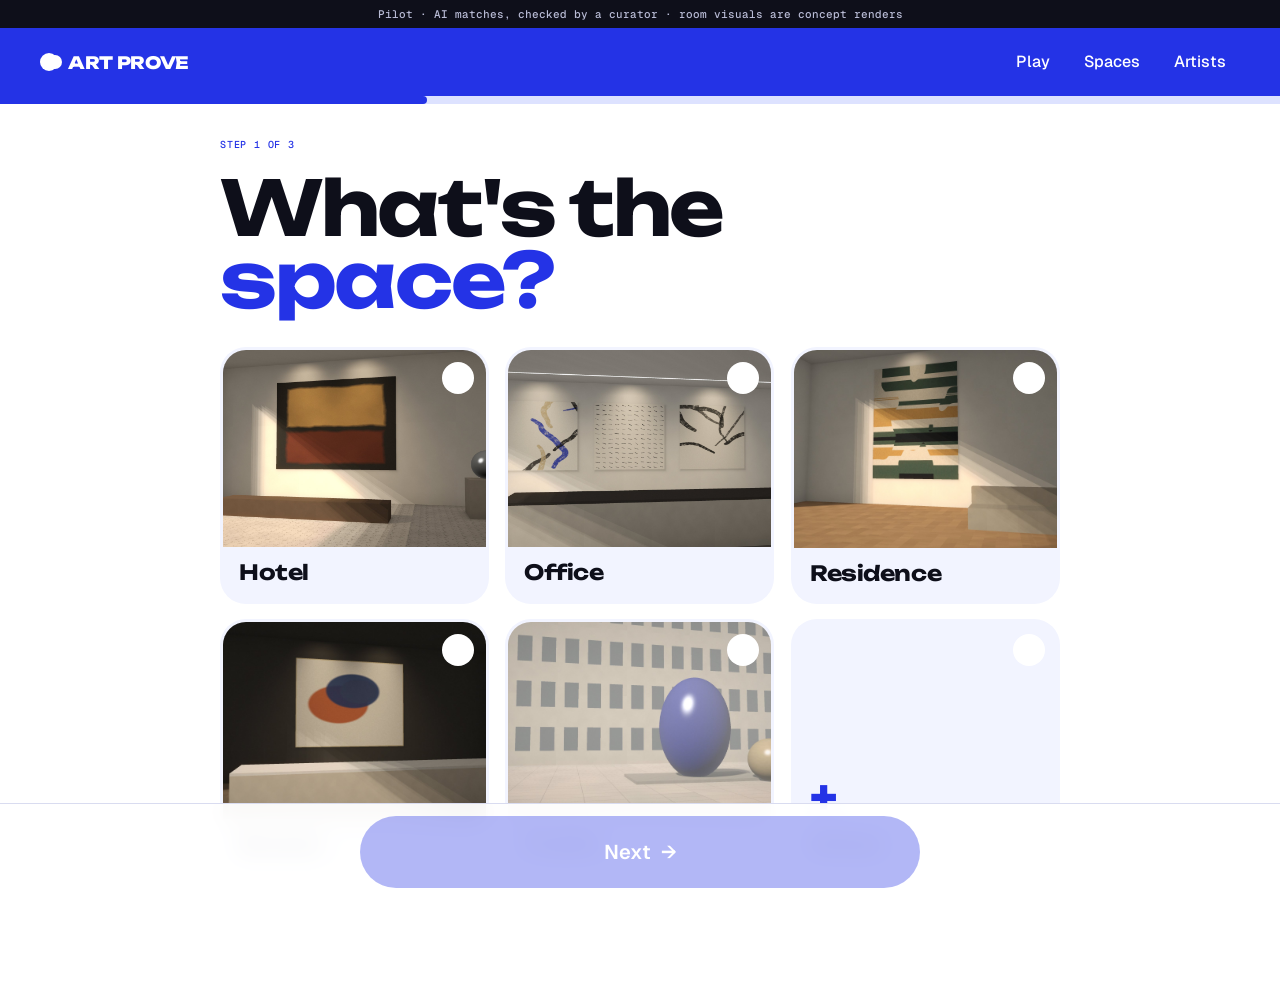
==== site/brief.html @ 17b498d4 "artprove.com: Maria's play frontend + API + cabinet (17.11 merge) Co-Authored-By: Claude Opus 5.5 <n" ====
<!doctype html>
<html lang="en"><head><meta charset="utf-8"><meta name="viewport" content="width=device-width,initial-scale=1,viewport-fit=cover">
<title>Start your brief · ART PROVE</title>
<meta name="claude:viewport-fit-sides" content="cover">
<link rel="preconnect" href="https://fonts.googleapis.com"><link rel="preconnect" href="https://fonts.gstatic.com" crossorigin>
<link rel="stylesheet" href="https://fonts.googleapis.com/css2?family=Unbounded:wght@500;700;800&family=Geist:wght@400;500;600&family=Geist+Mono:wght@500&display=swap">
<link rel="stylesheet" href="play.css">
<style>
.bar{height:8px;background:var(--blue-soft)}
.bar i{display:block;height:100%;width:33%;background:var(--blue);border-radius:0 8px 8px 0;transition:width .4s var(--ease)}
.bb{max-width:920px;margin:0 auto;padding:36px var(--gr) 120px var(--gl)}
.lv{display:flex;justify-content:space-between;align-items:center;margin-bottom:22px}
.lv .tag{color:var(--blue)}
.back{background:none;border:0;font-weight:600;color:var(--ink-2);min-height:44px;padding:0 4px}
.back:hover{color:var(--blue)}
.q{font-size:clamp(38px,6vw,76px);line-height:.95;margin-bottom:30px;animation:pop .45s var(--ease) both}
.q em{font-style:normal;color:var(--blue)}
.tiles{display:grid;grid-template-columns:repeat(2,1fr);gap:12px}
@media (min-width:760px){.tiles{grid-template-columns:repeat(3,1fr);gap:16px}}
.tile{position:relative;border:3px solid transparent;border-radius:26px;overflow:hidden;background:var(--ice);padding:0;text-align:left;display:grid;transition:transform .2s var(--ease),border-color .15s;animation:pop .45s var(--ease) both}
.tile:hover{transform:translateY(-4px)}
.tile[aria-pressed=true]{border-color:var(--blue)}
.tile .im{aspect-ratio:4/3;overflow:hidden}
.tile .im img{width:100%;height:100%;object-fit:cover}
.tile b{font:700 clamp(16px,1.7vw,21px)/1.1 var(--display);padding:14px 16px 16px;letter-spacing:-.02em}
.tile .ck{position:absolute;right:12px;top:12px;width:32px;height:32px;border-radius:50%;background:#fff;color:transparent;display:grid;place-items:center;font-weight:700}
.tile[aria-pressed=true] .ck{background:var(--blue);color:#fff}
.tile.txt{min-height:120px;align-content:end;background:var(--ice)}
.tile.txt .big{font:800 44px/1 var(--display);color:var(--blue);padding:18px 16px 0}
.style{display:flex;gap:8px;flex-wrap:wrap;align-items:center;margin:-10px 0 26px;font-size:14px;color:var(--ink-2)}
.style span{background:var(--blue);color:#fff;font-weight:600;padding:7px 12px;border-radius:99px}
.fld{display:grid;gap:10px;margin-bottom:24px}
.fld label{font-weight:600}
.opt{font:500 11px/1 var(--mono);color:var(--ink-2);text-transform:uppercase;letter-spacing:.06em;margin-left:6px}
.in{width:100%;min-height:62px;border:2px solid var(--line);border-radius:18px;padding:0 20px;font:500 20px/1 var(--ui);background:#fff;color:var(--ink)}
.in:focus{outline:none;border-color:var(--blue)}
.in[aria-invalid=true]{border-color:#C62828}
.err{color:#C62828;font-size:14px;font-weight:500}
.chips{display:flex;gap:8px;flex-wrap:wrap}
.chip{border:2px solid var(--line);background:#fff;border-radius:99px;min-height:48px;padding:0 18px;font-weight:600}
.chip[aria-pressed=true]{background:var(--blue);border-color:var(--blue);color:#fff}
.consent{display:grid;grid-template-columns:24px 1fr;gap:12px;align-items:start;font-size:15px;color:var(--ink-2)}
.consent input{width:22px;height:22px;accent-color:var(--blue);margin:1px 0 0}
.go{position:fixed;left:0;right:0;bottom:0;padding:12px var(--gr) calc(12px + env(safe-area-inset-bottom,0px)) var(--gl);background:rgba(255,255,255,.94);backdrop-filter:blur(12px);border-top:1px solid var(--line);display:flex;justify-content:center;z-index:40}
.go .pill{width:min(560px,100%)}
.go .pill[disabled]{opacity:.35;transform:none;cursor:not-allowed}
.done{min-height:calc(100vh - 100px);display:grid;place-items:center;text-align:center;padding:48px var(--gr) 64px var(--gl)}
.done .in2{display:grid;gap:24px;justify-items:center;max-width:640px;animation:pop .6s var(--ease) both}
.done h1{font-size:clamp(54px,10vw,140px);line-height:.85}
.done p{font-size:20px;opacity:.92}
.done ol{list-style:none;margin:0;padding:0;display:grid;gap:10px;text-align:left;width:100%}
.done li{background:rgba(255,255,255,.12);border-radius:20px;padding:16px 18px;display:flex;gap:14px;align-items:center;font-size:17px}
.done li b{width:36px;height:36px;border-radius:50%;background:#fff;color:var(--blue);display:grid;place-items:center;font:800 16px/1 var(--display);flex:none}
.done .note{font-size:13px;opacity:.8}
</style>
</head><body>
<div class="proto">Pilot · AI matches, checked by a curator · room visuals are concept renders</div>
<header class="hdr"><div class="wrap"><a class="wm" href="index.html"><i aria-hidden="true"></i>ART PROVE</a>
<nav aria-label="Main"><a class="l" href="play.html">Play</a><a class="l" href="index.html#spaces">Spaces</a><a class="l" href="/catalog/#artists">Artists</a></nav></div></header>
<div class="bar" aria-hidden="true"><i id="bar"></i></div>
<main>
<form id="f" class="bb" novalidate>
  <div class="lv"><button class="back" type="button" id="back" hidden>← Back</button><span class="tag" id="lvl">Step 1 of 3</span></div>

  <section data-s="1">
    <h1 class="q">What's the <em>space?</em></h1>
    <div class="style" id="style" hidden></div>
    <div class="tiles" data-k="space" data-auto>
      <button class="tile" type="button" data-v="Hotel" aria-pressed="false"><span class="ck">✓</span><span class="im"><img src="img/room-lobby.jpg" alt=""></span><b>Hotel</b></button>
      <button class="tile" type="button" data-v="Office" aria-pressed="false"><span class="ck">✓</span><span class="im"><img src="img/room-office.jpg" alt=""></span><b>Office</b></button>
      <button class="tile" type="button" data-v="Residence" aria-pressed="false"><span class="ck">✓</span><span class="im"><img src="img/room-residence.jpg" alt=""></span><b>Residence</b></button>
      <button class="tile" type="button" data-v="Brand" aria-pressed="false"><span class="ck">✓</span><span class="im"><img src="img/room-brand.jpg" alt="" style="object-position:30% 50%"></span><b>Brand</b></button>
      <button class="tile" type="button" data-v="Public" aria-pressed="false"><span class="ck">✓</span><span class="im"><img src="img/room-plaza.jpg" alt=""></span><b>Public</b></button>
      <button class="tile txt" type="button" data-v="Other" aria-pressed="false"><span class="ck">✓</span><span class="big">+</span><b>Other</b></button>
    </div>
  </section>

  <section data-s="2" hidden>
    <h1 class="q">What do you <em>need?</em></h1>
    <div class="tiles" data-k="need" data-multi>
      <button class="tile" type="button" data-v="Ready artworks" aria-pressed="false"><span class="ck">✓</span><span class="im"><img src="img/art-field-blue.jpg" alt=""></span><b>Ready artworks</b></button>
      <button class="tile" type="button" data-v="A commission" aria-pressed="false"><span class="ck">✓</span><span class="im"><img src="img/art-gesture-ultramarine.jpg" alt=""></span><b>A commission</b></button>
      <button class="tile" type="button" data-v="Sculpture" aria-pressed="false"><span class="ck">✓</span><span class="im"><img src="img/play-white-room.jpg" alt=""></span><b>Sculpture</b></button>
      <button class="tile" type="button" data-v="Many spaces" aria-pressed="false"><span class="ck">✓</span><span class="im"><img src="img/art-marks-graphite.jpg" alt=""></span><b>Many spaces</b></button>
      <button class="tile" type="button" data-v="Online collaboration" aria-pressed="false"><span class="ck">✓</span><span class="im"><img src="img/play-blue-room.jpg" alt=""></span><b>Online collab</b></button>
      <button class="tile txt" type="button" data-v="Not sure" aria-pressed="false" data-x><span class="ck">✓</span><span class="big">?</span><b>Not sure yet</b></button>
    </div>
  </section>

  <section data-s="3" hidden>
    <h1 class="q">Where <em>and when?</em></h1>
    <p style="color:var(--ink-2);margin:-14px 0 22px">Last step. Then the AI matchmaker gets to work.</p>
    <div class="fld"><label for="loc">City</label><input class="in" id="loc" autocomplete="address-level2" placeholder="Bangkok, Phuket, Moscow…"><span class="err" id="e-loc" hidden>Add a city so we know where to look.</span></div>
    <div class="fld"><span style="font-weight:600">When <span class="opt">optional</span></span><div class="chips" data-k="when"><button class="chip" type="button" aria-pressed="false">ASAP</button><button class="chip" type="button" aria-pressed="false">3–6 months</button><button class="chip" type="button" aria-pressed="false">Later</button></div></div>
    <div class="fld"><span style="font-weight:600">Budget <span class="opt">optional</span></span><div class="chips" data-k="budget"><button class="chip" type="button" aria-pressed="false">Under $25k</button><button class="chip" type="button" aria-pressed="false">$25–100k</button><button class="chip" type="button" aria-pressed="false">$100k+</button><button class="chip" type="button" aria-pressed="false">Not sure</button></div></div>
  </section>

</form>

</main>
<div class="go" id="gobar"><button class="pill p-blue p-xl" type="button" id="next">Next <span class="ar">→</span></button></div>
<script src="ap-data.js"></script>
<script src="assets/runtime.js"></script>
<script src="assets/match.js"></script>
<script src="play.js"></script>
<script>
const st={space:'',need:[],when:'',budget:''};let s=1;const N=3;
const secs=[...document.querySelectorAll('[data-s]')],next=document.getElementById('next');
const map={hotel:'Hotel',office:'Office',residence:'Residence',brand:'Brand',public:'Public'};
const h=location.hash.slice(1);if(map[h])st.space=map[h];
const sty=store.get('ap_style',null);if(sty&&sty.tags){const el=document.getElementById('style');el.hidden=false;el.innerHTML='Your style: '+sty.tags.map(t=>'<span>'+t+'</span>').join('')}
const prev=store.get('ap_brief',{});if(!st.space&&prev.space&&location.hash!=='#new')st.space=prev.space;
function paint(){
  document.querySelectorAll('[data-k=space] .tile').forEach(b=>b.setAttribute('aria-pressed',b.dataset.v===st.space));
  document.querySelectorAll('[data-k=need] .tile').forEach(b=>b.setAttribute('aria-pressed',st.need.includes(b.dataset.v)));
  const ok=s===1?!!st.space:s===2?st.need.length>0:true;next.disabled=!ok;
}
function show(n){s=n;secs.forEach(x=>x.hidden=+x.dataset.s!==n);document.getElementById('bar').style.width=(n/N*100)+'%';
  document.getElementById('lvl').textContent='Step '+n+' of '+N;document.getElementById('back').hidden=n===1;
  next.innerHTML=n<N?'Next <span class="ar">→</span>':'Find my matches <span class="ar">✦</span>';paint();window.scrollTo({top:0,behavior:'smooth'});
  const q=secs[n-1].querySelector('.q');q.tabIndex=-1;q.focus({preventScroll:true});}
document.querySelector('[data-k=space]').addEventListener('click',e=>{const b=e.target.closest('.tile');if(!b)return;st.space=b.dataset.v;paint();setTimeout(()=>show(2),260)});
document.querySelector('[data-k=need]').addEventListener('click',e=>{const b=e.target.closest('.tile');if(!b)return;const v=b.dataset.v;
  if(b.hasAttribute('data-x'))st.need=st.need.includes(v)?[]:[v];else{st.need=st.need.filter(x=>x!=='Not sure');st.need=st.need.includes(v)?st.need.filter(x=>x!==v):[...st.need,v]}paint()});
document.querySelectorAll('.chips').forEach(g=>g.addEventListener('click',e=>{const b=e.target.closest('.chip');if(!b)return;const on=b.getAttribute('aria-pressed')!=='true';g.querySelectorAll('.chip').forEach(c=>c.setAttribute('aria-pressed',c===b&&on));st[g.dataset.k]=on?b.textContent:''}));
function err(id,on){document.getElementById('e-'+id).hidden=!on;const i=document.getElementById(id);if(i&&i.classList.contains('in'))i.setAttribute('aria-invalid',on);return on}
next.addEventListener('click',()=>{
  if(s===3){if(err('loc',document.getElementById('loc').value.trim().length<2)){document.getElementById('loc').focus();return}
    const full={...st,city:document.getElementById('loc').value.trim()};store.set('ap_brief',full);next.disabled=true;next.innerHTML='Saving your brief…';
    APM.saveBrief(full,store.get('ap_style',null)).then(r=>{store.set('ap_brief_id',r.id);location.href='generate.html?brief='+encodeURIComponent(r.id)}).catch(()=>{store.set('ap_brief_id',null);location.href='generate.html'});return}
  if(s<N)show(s+1)});
document.getElementById('back').addEventListener('click',()=>show(s-1));
document.getElementById('loc').addEventListener('input',()=>err('loc',false));
document.getElementById('f').addEventListener('submit',e=>e.preventDefault());
show(st.space?2:1);
</script>
</body></html>
---- site/play.css ----
/* ART PROVE · Play — simple, playful, blue. Layout: big blue fields, giant type, chunky pills, rounded image tiles. */
:root{
  color-scheme: light;
  --blue:#2433E6; --blue-deep:#1A24B5; --blue-soft:#DDE2FF; --ice:#F2F4FF;
  --white:#FFFFFF; --ink:#0E0F1A; --ink-2:#4B4E66; --line:#D9DCF0;
  --display:"Unbounded","Arial Black",system-ui,sans-serif;
  --ui:"Geist",ui-sans-serif,system-ui,-apple-system,"Segoe UI",sans-serif;
  --mono:"Geist Mono",ui-monospace,Menlo,monospace;
  --gl:max(16px, env(safe-area-inset-left, 0px)); --gr:max(16px, env(safe-area-inset-right, 0px));
  --ease:cubic-bezier(.2,.8,.2,1);
}
@media (min-width:800px){:root{--gl:max(40px, env(safe-area-inset-left, 0px));--gr:max(40px, env(safe-area-inset-right, 0px))}}
*{box-sizing:border-box}
[hidden]{display:none!important}
html{scroll-behavior:smooth}
body{margin:0;background:var(--white);color:var(--ink);font:400 16px/1.5 var(--ui);-webkit-font-smoothing:antialiased}
body::before{content:"";position:fixed;inset:0 0 auto;height:env(safe-area-inset-top,0px);z-index:60;background:var(--blue)}
img{max-width:100%;display:block}
a{color:inherit}
button{font:inherit;color:inherit;cursor:pointer}
h1,h2,h3,p{margin:0}
h1,h2,h3{font-family:var(--display);font-weight:700;letter-spacing:-.03em;text-wrap:balance}
:focus-visible{outline:3px solid var(--blue);outline-offset:3px;border-radius:6px}
.blue :focus-visible{outline-color:var(--white)}
.wrap{max-width:1320px;margin:0 auto;padding-left:var(--gl);padding-right:var(--gr)}
.blue{background:var(--blue);color:var(--white)}
.tag{font:500 10px/1 var(--mono);letter-spacing:.08em;text-transform:uppercase}
.concept{position:absolute;left:12px;bottom:12px;z-index:3;font:500 10px/1 var(--mono);letter-spacing:.06em;text-transform:uppercase;background:rgba(14,15,26,.6);color:#fff;padding:6px 8px;border-radius:99px;pointer-events:none}
.proto{background:var(--ink);color:#B9BCD6;font:500 11px/1.3 var(--mono);text-align:center;padding:7px var(--gr) 7px var(--gl)}

/* header */
.hdr{position:sticky;top:env(safe-area-inset-top,0px);z-index:50;background:var(--blue);color:var(--white)}
.hdr .wrap{display:flex;align-items:center;gap:20px;height:68px}
.wm{font:800 17px/1 var(--display);letter-spacing:-.02em;text-decoration:none;display:flex;align-items:center;gap:10px}
.wm i{width:18px;height:18px;border-radius:50%;background:var(--white);display:inline-block;box-shadow:6px 0 0 -2px var(--white)}
.hdr nav{margin-left:auto;display:flex;align-items:center;gap:6px}
.hdr nav a.l{display:none;text-decoration:none;font-weight:500;padding:10px 14px;border-radius:99px}
.hdr nav a.l:hover,.hdr nav a.l[aria-current=page]{background:rgba(255,255,255,.14)}
@media (min-width:720px){.hdr nav a.l{display:inline-block}}

/* pills */
.pill{display:inline-flex;align-items:center;justify-content:center;gap:10px;min-height:52px;padding:0 26px;border-radius:999px;font:600 16px/1 var(--ui);text-decoration:none;border:2px solid transparent;transition:transform .2s var(--ease),background .2s,color .2s;white-space:nowrap}
.pill:hover{transform:translateY(-2px)}
.pill:active{transform:scale(.97)}
.pill .ar{display:inline-block;transition:transform .2s var(--ease)}
.pill:hover .ar{transform:translateX(4px)}
.p-white{background:var(--white);color:var(--blue)}
.p-blue{background:var(--blue);color:var(--white)}
.p-blue:hover{background:var(--blue-deep)}
.p-line{border-color:currentColor;background:transparent}
.p-ink{background:var(--ink);color:var(--white)}
.p-sm{min-height:42px;padding:0 18px;font-size:15px}
.p-xl{min-height:72px;padding:0 40px;font-size:20px}

/* footer */
.ftr{background:var(--ink);color:#B9BCD6;font-size:14px}
.ftr .wrap{display:flex;flex-wrap:wrap;gap:12px 28px;align-items:center;padding-block:28px calc(28px + env(safe-area-inset-bottom,0px))}
.ftr a{color:#fff;text-decoration:none}
.ftr a:hover{color:var(--blue-soft)}
.ftr .fn{margin-left:auto}

.toast{position:fixed;left:50%;bottom:calc(24px + env(safe-area-inset-bottom,0px));transform:translate(-50%,20px);background:var(--ink);color:#fff;padding:12px 18px;border-radius:99px;font-size:14px;z-index:90;opacity:0;transition:.25s var(--ease);pointer-events:none;max-width:calc(100vw - 32px)}
.toast.show{opacity:1;transform:translate(-50%,0)}
@keyframes float{0%,100%{transform:translateY(0)}50%{transform:translateY(-10px)}}
@keyframes pop{from{opacity:.001;transform:scale(.92) translateY(10px)}to{opacity:1;transform:none}}
@media (prefers-reduced-motion:reduce){*,*::before,*::after{animation:none!important;transition:none!important;scroll-behavior:auto!important}}
[tabindex="-1"]:focus{outline:none}
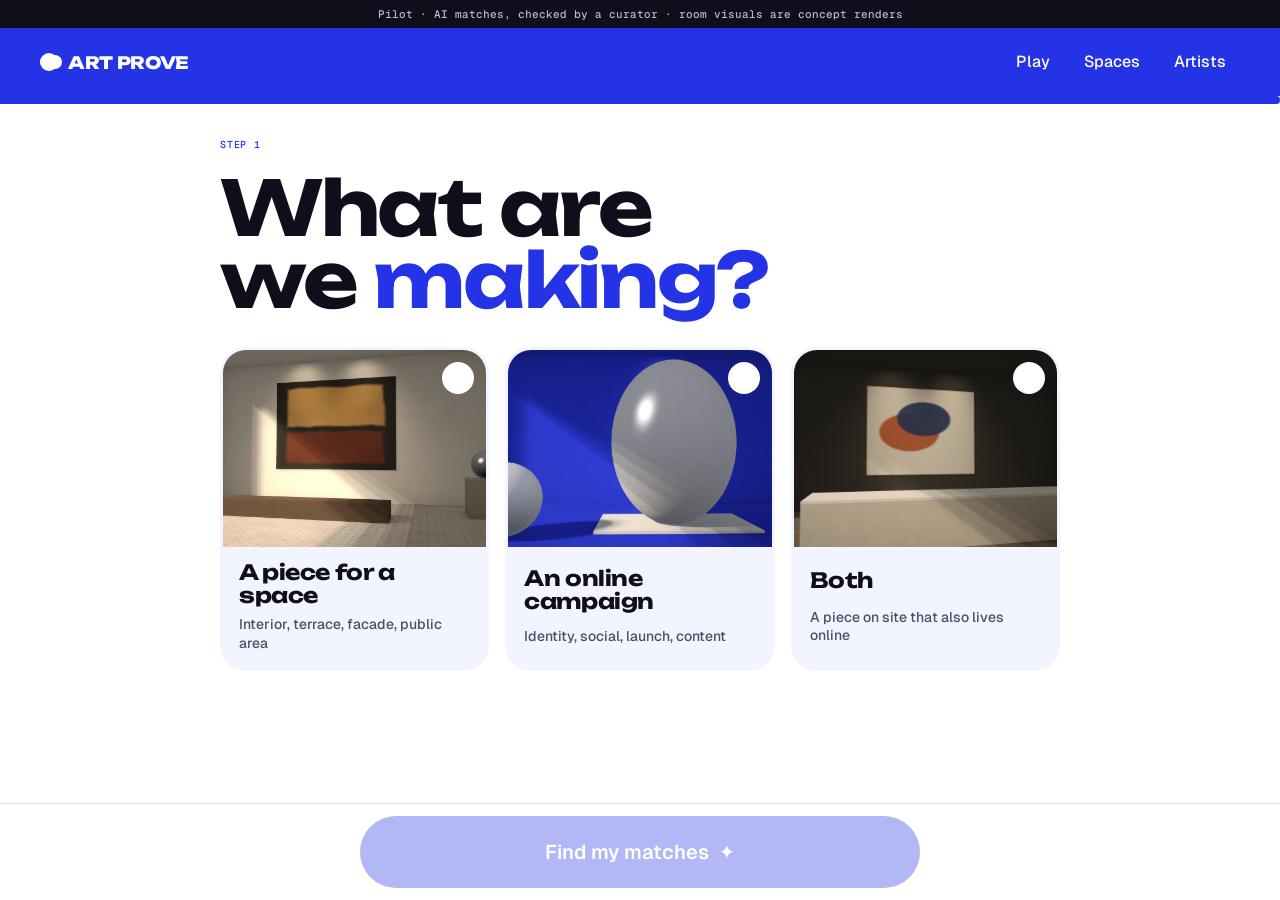
==== commit bba1db0a: "Brief v2 + ranking v2: site, climate, purpose, brand book, campaign; 9-criteria ranking and proposed" ====
--- a/site/brief.html
+++ b/site/brief.html
@@ -52,6 +52,29 @@
 .done li{background:rgba(255,255,255,.12);border-radius:20px;padding:16px 18px;display:flex;gap:14px;align-items:center;font-size:17px}
 .done li b{width:36px;height:36px;border-radius:50%;background:#fff;color:var(--blue);display:grid;place-items:center;font:800 16px/1 var(--display);flex:none}
 .done .note{font-size:13px;opacity:.8}
+.tile .sub{font:500 14px/1.3 var(--ui);color:var(--ink-2);padding:0 16px 16px;margin-top:-8px}
+.grp{display:grid;gap:10px;margin-bottom:28px}
+.grp>.lb{font-weight:600;font-size:17px}
+.hint{font-size:14px;color:var(--ink-2);margin-top:-4px}
+.two{display:grid;grid-template-columns:1fr 1fr;gap:12px}
+.in.sm{min-height:54px;font-size:18px}
+textarea.in{min-height:110px;padding:16px 20px;line-height:1.4;resize:vertical}
+.rng{display:grid;gap:8px}
+.rng input{width:100%;accent-color:var(--blue);height:34px}
+.rng .ends{display:flex;justify-content:space-between;font-size:14px;color:var(--ink-2)}
+.rng output{font-weight:600;color:var(--blue)}
+.drop{border:2px dashed var(--line);border-radius:22px;padding:22px;display:grid;gap:8px;justify-items:start;background:#fff;cursor:pointer;transition:border-color .15s}
+.drop:hover,.drop.on{border-color:var(--blue)}
+.drop b{font:700 18px/1.2 var(--display)}
+.drop input{position:absolute;width:1px;height:1px;opacity:0}
+.drop .st{font-size:14px;color:var(--ink-2)}
+.sws{display:flex;gap:8px;flex-wrap:wrap;align-items:center}
+.sw{width:44px;height:44px;border-radius:12px;border:1px solid rgba(0,0,0,.12);position:relative;padding:0}
+.sw .rm{position:absolute;right:-6px;top:-6px;width:20px;height:20px;border-radius:50%;background:#fff;border:1px solid var(--line);font-size:12px;line-height:18px;color:var(--ink-2)}
+.sw.add{display:grid;place-items:center;background:#fff;border:2px dashed var(--line);font-weight:700;color:var(--blue);overflow:hidden}
+.sw.add input{position:absolute;inset:0;opacity:0;cursor:pointer}
+.reveal[hidden]{display:none}
+.lock{font-size:13px;color:var(--ink-2)}
 </style>
 </head><body>
 <div class="proto">Pilot · AI matches, checked by a curator · room visuals are concept renders</div>
@@ -60,78 +83,162 @@
 <div class="bar" aria-hidden="true"><i id="bar"></i></div>
 <main>
 <form id="f" class="bb" novalidate>
-  <div class="lv"><button class="back" type="button" id="back" hidden>← Back</button><span class="tag" id="lvl">Step 1 of 3</span></div>
-
-  <section data-s="1">
+  <div class="lv"><button class="back" type="button" id="back" hidden>← Back</button><span class="tag" id="lvl">Step 1</span></div>
+
+  <section data-s="track">
+    <h1 class="q">What are we <em>making?</em></h1>
+    <div class="style" id="style" hidden></div>
+    <div class="tiles" data-k="track">
+      <button class="tile" type="button" data-v="Physical" aria-pressed="false"><span class="ck">✓</span><span class="im"><img src="img/room-lobby.jpg" alt=""></span><b>A piece for a space</b><span class="sub">Interior, terrace, facade, public area</span></button>
+      <button class="tile" type="button" data-v="Online" aria-pressed="false"><span class="ck">✓</span><span class="im"><img src="img/play-blue-room.jpg" alt=""></span><b>An online campaign</b><span class="sub">Identity, social, launch, content</span></button>
+      <button class="tile" type="button" data-v="Both" aria-pressed="false"><span class="ck">✓</span><span class="im"><img src="img/room-brand.jpg" alt="" style="object-position:30% 50%"></span><b>Both</b><span class="sub">A piece on site that also lives online</span></button>
+    </div>
+  </section>
+
+  <section data-s="space" hidden>
     <h1 class="q">What's the <em>space?</em></h1>
-    <div class="style" id="style" hidden></div>
-    <div class="tiles" data-k="space" data-auto>
+    <div class="tiles" data-k="space">
       <button class="tile" type="button" data-v="Hotel" aria-pressed="false"><span class="ck">✓</span><span class="im"><img src="img/room-lobby.jpg" alt=""></span><b>Hotel</b></button>
       <button class="tile" type="button" data-v="Office" aria-pressed="false"><span class="ck">✓</span><span class="im"><img src="img/room-office.jpg" alt=""></span><b>Office</b></button>
       <button class="tile" type="button" data-v="Residence" aria-pressed="false"><span class="ck">✓</span><span class="im"><img src="img/room-residence.jpg" alt=""></span><b>Residence</b></button>
-      <button class="tile" type="button" data-v="Brand" aria-pressed="false"><span class="ck">✓</span><span class="im"><img src="img/room-brand.jpg" alt="" style="object-position:30% 50%"></span><b>Brand</b></button>
+      <button class="tile" type="button" data-v="Brand" aria-pressed="false"><span class="ck">✓</span><span class="im"><img src="img/room-brand.jpg" alt="" style="object-position:30% 50%"></span><b>Store or brand space</b></button>
       <button class="tile" type="button" data-v="Public" aria-pressed="false"><span class="ck">✓</span><span class="im"><img src="img/room-plaza.jpg" alt=""></span><b>Public</b></button>
       <button class="tile txt" type="button" data-v="Other" aria-pressed="false"><span class="ck">✓</span><span class="big">+</span><b>Other</b></button>
     </div>
   </section>
 
-  <section data-s="2" hidden>
-    <h1 class="q">What do you <em>need?</em></h1>
-    <div class="tiles" data-k="need" data-multi>
-      <button class="tile" type="button" data-v="Ready artworks" aria-pressed="false"><span class="ck">✓</span><span class="im"><img src="img/art-field-blue.jpg" alt=""></span><b>Ready artworks</b></button>
-      <button class="tile" type="button" data-v="A commission" aria-pressed="false"><span class="ck">✓</span><span class="im"><img src="img/art-gesture-ultramarine.jpg" alt=""></span><b>A commission</b></button>
-      <button class="tile" type="button" data-v="Sculpture" aria-pressed="false"><span class="ck">✓</span><span class="im"><img src="img/play-white-room.jpg" alt=""></span><b>Sculpture</b></button>
-      <button class="tile" type="button" data-v="Many spaces" aria-pressed="false"><span class="ck">✓</span><span class="im"><img src="img/art-marks-graphite.jpg" alt=""></span><b>Many spaces</b></button>
-      <button class="tile" type="button" data-v="Online collaboration" aria-pressed="false"><span class="ck">✓</span><span class="im"><img src="img/play-blue-room.jpg" alt=""></span><b>Online collab</b></button>
-      <button class="tile txt" type="button" data-v="Not sure" aria-pressed="false" data-x><span class="ck">✓</span><span class="big">?</span><b>Not sure yet</b></button>
+  <section data-s="site" hidden>
+    <h1 class="q">Tell us about <em>the site</em></h1>
+    <div class="grp"><span class="lb">Indoor or outdoor?</span><div class="chips" data-c="site.setting"><button class="chip" type="button">Indoor</button><button class="chip" type="button">Outdoor</button><button class="chip" type="button">Semi-open</button></div><span class="err" id="e-setting" hidden>Pick one.</span></div>
+    <div class="grp reveal" id="expo" hidden><span class="lb">Weather it faces <span class="opt">pick all that apply</span></span><div class="chips" data-m="site.exposure"><button class="chip" type="button">Direct sun</button><button class="chip" type="button">Rain</button><button class="chip" type="button">Humidity</button><button class="chip" type="button">Salt air</button><button class="chip" type="button">Wind</button><button class="chip" type="button">Heat and cold swings</button></div></div>
+    <div class="grp"><span class="lb">Where will it go?</span><div class="chips" data-c="site.placement"><button class="chip" type="button">Wall</button><button class="chip" type="button">Floor</button><button class="chip" type="button">Suspended</button><button class="chip" type="button">Facade</button><button class="chip" type="button">Landscape</button></div><span class="err" id="e-placement" hidden>Pick a placement.</span></div>
+    <div class="grp"><span class="lb">Available size <span class="opt">optional</span></span>
+      <div class="two"><input class="in sm" id="sw" inputmode="decimal" placeholder="Width, m"><input class="in sm" id="sh" inputmode="decimal" placeholder="Height, m"></div>
+      <span class="hint">Or roughly:</span>
+      <div class="chips" data-c="site.sizeClass"><button class="chip" type="button">Small</button><button class="chip" type="button">Medium</button><button class="chip" type="button">Large</button><button class="chip" type="button">Monumental</button></div>
+      <span class="hint">Small under 1 m · Medium 1–2.5 m · Large 2.5–6 m · Monumental 6 m+</span></div>
+    <div class="grp"><span class="lb">People around it <span class="opt">optional</span></span><div class="chips" data-c="site.traffic"><button class="chip" type="button">Low</button><button class="chip" type="button">Medium</button><button class="chip" type="button">High</button></div>
+      <div class="chips" data-m="site.risks"><button class="chip" type="button">Children</button><button class="chip" type="button">Unattended public</button><button class="chip" type="button">Wet area</button></div></div>
+  </section>
+
+  <section data-s="purpose" hidden>
+    <h1 class="q">What should it <em>do?</em></h1>
+    <div class="grp rng"><span class="lb">Looked at or used?</span><input type="range" id="lvlr" min="0" max="4" step="1" value="1" aria-describedby="lvlo"><div class="ends"><span>Only to look at</span><output id="lvlo">Mostly to look at</output><span>Used every day</span></div></div>
+    <div class="grp"><span class="lb">Jobs it should do <span class="opt">optional</span></span><div class="chips" data-m="purpose.functions"><button class="chip" type="button">Photo spot</button><button class="chip" type="button">Landmark</button><button class="chip" type="button">Seating</button><button class="chip" type="button">Wayfinding</button><button class="chip" type="button">Acoustic</button><button class="chip" type="button">Shade</button><button class="chip" type="button">Lighting</button><button class="chip" type="button">Brand storytelling</button></div></div>
+    <div class="grp"><span class="lb">The space today <span class="opt">optional</span></span><div class="chips" data-m="design.styles"><button class="chip" type="button">Minimal</button><button class="chip" type="button">Natural and tropical</button><button class="chip" type="button">Industrial</button><button class="chip" type="button">Classic</button><button class="chip" type="button">Luxury</button><button class="chip" type="button">Colourful</button></div>
+      <div class="chips" data-m="design.materials"><button class="chip" type="button">Wood</button><button class="chip" type="button">Stone</button><button class="chip" type="button">Concrete</button><button class="chip" type="button">Metal</button><button class="chip" type="button">Glass</button><button class="chip" type="button">Textile</button><button class="chip" type="button">Plants</button></div></div>
+    <div class="grp"><label class="drop" id="pdrop"><input type="file" id="pfile" accept="image/*" multiple><b>Add photos of the space</b><span class="st" id="pst">We read the colours of the room. Photos stay on your device.</span><span class="sws" id="psw"></span></label></div>
+    <div class="grp"><label class="lb" for="dnotes">Anything else about the space <span class="opt">optional</span></label><textarea class="in" id="dnotes" placeholder="Ceiling height, light, what's there now, what must not change…"></textarea></div>
+  </section>
+
+  <section data-s="online" hidden>
+    <h1 class="q">Tell us about <em>the campaign</em></h1>
+    <div class="grp"><span class="lb">Goal</span><div class="chips" data-c="online.goal"><button class="chip" type="button">Awareness</button><button class="chip" type="button">Launch</button><button class="chip" type="button">Engagement</button><button class="chip" type="button">Sales</button><button class="chip" type="button">Employer brand</button></div></div>
+    <div class="grp"><span class="lb">Channels</span><div class="chips" data-m="online.channels"><button class="chip" type="button">Instagram</button><button class="chip" type="button">TikTok</button><button class="chip" type="button">YouTube</button><button class="chip" type="button">Website</button><button class="chip" type="button">Newsletter</button><button class="chip" type="button">Out-of-home</button><button class="chip" type="button">In-store</button><button class="chip" type="button">Event</button></div></div>
+    <div class="grp"><span class="lb">What you need <span class="opt">optional</span></span><div class="chips" data-m="online.formats"><button class="chip" type="button">Key visual</button><button class="chip" type="button">Reels and video</button><button class="chip" type="button">Pattern and merch</button><button class="chip" type="button">Packaging</button><button class="chip" type="button">AR filter</button></div></div>
+    <div class="fld"><label for="oprod">Product or occasion</label><input class="in sm" id="oprod" placeholder="New collection, opening, anniversary…"></div>
+    <div class="fld"><label for="oaud">Audience</label><input class="in sm" id="oaud" placeholder="Who should it reach?"></div>
+    <div class="fld"><label for="omsg">Key message <span class="opt">optional</span></label><input class="in sm" id="omsg" placeholder="One line"></div>
+    <div class="fld"><label for="odate">Dates <span class="opt">optional</span></label><input class="in sm" id="odate" placeholder="e.g. March–April 2027"></div>
+  </section>
+
+  <section data-s="brand" hidden>
+    <h1 class="q">Your <em>brand</em></h1>
+    <div class="grp"><label class="drop" id="bdrop"><input type="file" id="bfile" accept=".pdf,application/pdf,image/*,.txt,.md" multiple><b>Upload your brand book</b><span class="st" id="bst">PDF or images. We read its text and colours in your browser — the file itself is not uploaded.</span></label></div>
+    <div class="grp"><span class="lb">Brand colours <span class="opt">edit if needed</span></span><div class="sws" id="bsw"></div></div>
+    <div class="two"><div class="fld"><label for="bname">Brand or property</label><input class="in sm" id="bname" autocomplete="organization" placeholder="Name"></div><div class="fld"><label for="bsite">Website <span class="opt">optional</span></label><input class="in sm" id="bsite" inputmode="url" placeholder="brand.com"></div></div>
+    <div class="grp" id="campq"><span class="lb">Is a campaign or promo running?</span><div class="chips" data-c="campaign.has"><button class="chip" type="button">Yes</button><button class="chip" type="button">No</button></div></div>
+    <div class="reveal" id="camp" hidden>
+      <div class="fld"><label for="cprod">Product or promo</label><input class="in sm" id="cprod" placeholder="What is being promoted?"></div>
+      <div class="fld"><label for="caud">Audience</label><input class="in sm" id="caud" placeholder="Who is it for?"></div>
+      <div class="grp"><span class="lb">Channels</span><div class="chips" data-m="campaign.channels"><button class="chip" type="button">Out-of-home</button><button class="chip" type="button">In-store</button><button class="chip" type="button">Event</button><button class="chip" type="button">Instagram</button><button class="chip" type="button">TikTok</button><button class="chip" type="button">Website</button></div></div>
+      <div class="fld"><label for="cdate">Dates <span class="opt">optional</span></label><input class="in sm" id="cdate" placeholder="e.g. Dec 2026 – Feb 2027"></div>
     </div>
   </section>
 
-  <section data-s="3" hidden>
-    <h1 class="q">Where <em>and when?</em></h1>
-    <p style="color:var(--ink-2);margin:-14px 0 22px">Last step. Then the AI matchmaker gets to work.</p>
+  <section data-s="final" hidden>
+    <h1 class="q">Budget, timing <em>and city</em></h1>
+    <div class="grp"><span class="lb">Open to <span class="opt">pick all that apply</span></span><div class="chips" data-m="routes"><button class="chip" type="button">Existing work</button><button class="chip" type="button">Adaptation</button><button class="chip" type="button">New commission</button><button class="chip" type="button">Not sure</button></div>
+      <span class="hint">Adaptation = an artist's existing motif made for your site: new material, new scale, or licensed for content.</span></div>
     <div class="fld"><label for="loc">City</label><input class="in" id="loc" autocomplete="address-level2" placeholder="Bangkok, Phuket, Moscow…"><span class="err" id="e-loc" hidden>Add a city so we know where to look.</span></div>
-    <div class="fld"><span style="font-weight:600">When <span class="opt">optional</span></span><div class="chips" data-k="when"><button class="chip" type="button" aria-pressed="false">ASAP</button><button class="chip" type="button" aria-pressed="false">3–6 months</button><button class="chip" type="button" aria-pressed="false">Later</button></div></div>
-    <div class="fld"><span style="font-weight:600">Budget <span class="opt">optional</span></span><div class="chips" data-k="budget"><button class="chip" type="button" aria-pressed="false">Under $25k</button><button class="chip" type="button" aria-pressed="false">$25–100k</button><button class="chip" type="button" aria-pressed="false">$100k+</button><button class="chip" type="button" aria-pressed="false">Not sure</button></div></div>
+    <div class="grp"><span class="lb">When <span class="opt">optional</span></span><div class="chips" data-c="when"><button class="chip" type="button">ASAP</button><button class="chip" type="button">3–6 months</button><button class="chip" type="button">Later</button></div></div>
+    <div class="grp"><span class="lb">Budget <span class="opt">optional</span></span><div class="chips" data-c="budget"><button class="chip" type="button">Under $25k</button><button class="chip" type="button">$25–100k</button><button class="chip" type="button">$100k+</button><button class="chip" type="button">Not sure</button></div></div>
+    <div class="grp"><span class="lb">Must have <span class="opt">optional</span></span><div class="chips" data-m="constraints.safety"><button class="chip" type="button">Low maintenance</button><button class="chip" type="button">Fire-rated</button><button class="chip" type="button">Child-safe</button><button class="chip" type="button">Anti-theft fixing</button></div></div>
   </section>
 
 </form>
-
 </main>
 <div class="go" id="gobar"><button class="pill p-blue p-xl" type="button" id="next">Next <span class="ar">→</span></button></div>
 <script src="ap-data.js"></script>
 <script src="assets/runtime.js"></script>
+<script src="assets/rank.js"></script>
+<script src="assets/brandread.js"></script>
 <script src="assets/match.js"></script>
 <script src="play.js"></script>
 <script>
-const st={space:'',need:[],when:'',budget:''};let s=1;const N=3;
-const secs=[...document.querySelectorAll('[data-s]')],next=document.getElementById('next');
-const map={hotel:'Hotel',office:'Office',residence:'Residence',brand:'Brand',public:'Public'};
-const h=location.hash.slice(1);if(map[h])st.space=map[h];
-const sty=store.get('ap_style',null);if(sty&&sty.tags){const el=document.getElementById('style');el.hidden=false;el.innerHTML='Your style: '+sty.tags.map(t=>'<span>'+t+'</span>').join('')}
-const prev=store.get('ap_brief',{});if(!st.space&&prev.space&&location.hash!=='#new')st.space=prev.space;
+/* Brief v2: track → space → site → purpose → brand/campaign → budget. Steps depend on the track. */
+const st={track:'',space:'',site:{exposure:[],risks:[]},purpose:{level:1,functions:[]},design:{styles:[],materials:[],colors:[]},
+  brand:{colors:[],book:null},campaign:{has:'',channels:[]},online:{channels:[],formats:[]},routes:[],constraints:{safety:[]},when:'',budget:''};
+const $=id=>document.getElementById(id),next=$('next');
+const FLOW={Physical:['track','space','site','purpose','brand','final'],Online:['track','online','brand','final'],Both:['track','space','site','purpose','online','brand','final']};
+let flow=['track'],i=0;
+const map={hotel:'Hotel',office:'Office',residence:'Residence',brand:'Brand',public:'Public'};const h=location.hash.slice(1);if(map[h])st.space=map[h];
+const sty=store.get('ap_style',null);if(sty&&sty.tags){const el=$('style');el.hidden=false;el.innerHTML='Your style: '+sty.tags.map(t=>'<span>'+t+'</span>').join('')}
+const get=p=>p.split('.').reduce((o,k)=>o&&o[k],st);
+const set=(p,v)=>{const ks=p.split('.');let o=st;ks.slice(0,-1).forEach(k=>o=o[k]);o[ks[ks.length-1]]=v};
+const LV=['Only to look at','Mostly to look at','Both','Mostly used','Used every day'];
 function paint(){
+  document.querySelectorAll('[data-k=track] .tile').forEach(b=>b.setAttribute('aria-pressed',b.dataset.v===st.track));
   document.querySelectorAll('[data-k=space] .tile').forEach(b=>b.setAttribute('aria-pressed',b.dataset.v===st.space));
-  document.querySelectorAll('[data-k=need] .tile').forEach(b=>b.setAttribute('aria-pressed',st.need.includes(b.dataset.v)));
-  const ok=s===1?!!st.space:s===2?st.need.length>0:true;next.disabled=!ok;
+  document.querySelectorAll('[data-c]').forEach(g=>{const v=get(g.dataset.c);g.querySelectorAll('.chip').forEach(c=>c.setAttribute('aria-pressed',c.textContent===v))});
+  document.querySelectorAll('[data-m]').forEach(g=>{const v=get(g.dataset.m)||[];g.querySelectorAll('.chip').forEach(c=>c.setAttribute('aria-pressed',v.includes(c.textContent)))});
+  $('expo').hidden=!st.site.setting||st.site.setting==='Indoor';
+  $('camp').hidden=st.campaign.has!=='Yes';$('campq').hidden=st.track==='Online';
+  $('bsw').innerHTML=st.brand.colors.map((c,k)=>'<span class="sw" style="background:'+c+'" title="'+c+'"><button type="button" class="rm" data-rm="'+k+'" aria-label="Remove '+c+'">×</button></span>').join('')+'<label class="sw add" title="Add a colour">+<input type="color" id="addc" aria-label="Add a brand colour"></label>';
+  const s=flow[i];next.disabled=s==='track'?!st.track:s==='space'?!st.space:false;
 }
-function show(n){s=n;secs.forEach(x=>x.hidden=+x.dataset.s!==n);document.getElementById('bar').style.width=(n/N*100)+'%';
-  document.getElementById('lvl').textContent='Step '+n+' of '+N;document.getElementById('back').hidden=n===1;
-  next.innerHTML=n<N?'Next <span class="ar">→</span>':'Find my matches <span class="ar">✦</span>';paint();window.scrollTo({top:0,behavior:'smooth'});
-  const q=secs[n-1].querySelector('.q');q.tabIndex=-1;q.focus({preventScroll:true});}
-document.querySelector('[data-k=space]').addEventListener('click',e=>{const b=e.target.closest('.tile');if(!b)return;st.space=b.dataset.v;paint();setTimeout(()=>show(2),260)});
-document.querySelector('[data-k=need]').addEventListener('click',e=>{const b=e.target.closest('.tile');if(!b)return;const v=b.dataset.v;
-  if(b.hasAttribute('data-x'))st.need=st.need.includes(v)?[]:[v];else{st.need=st.need.filter(x=>x!=='Not sure');st.need=st.need.includes(v)?st.need.filter(x=>x!==v):[...st.need,v]}paint()});
-document.querySelectorAll('.chips').forEach(g=>g.addEventListener('click',e=>{const b=e.target.closest('.chip');if(!b)return;const on=b.getAttribute('aria-pressed')!=='true';g.querySelectorAll('.chip').forEach(c=>c.setAttribute('aria-pressed',c===b&&on));st[g.dataset.k]=on?b.textContent:''}));
-function err(id,on){document.getElementById('e-'+id).hidden=!on;const i=document.getElementById(id);if(i&&i.classList.contains('in'))i.setAttribute('aria-invalid',on);return on}
-next.addEventListener('click',()=>{
-  if(s===3){if(err('loc',document.getElementById('loc').value.trim().length<2)){document.getElementById('loc').focus();return}
-    const full={...st,city:document.getElementById('loc').value.trim()};store.set('ap_brief',full);next.disabled=true;next.innerHTML='Saving your brief…';
+function show(n){i=n;const s=flow[i];document.querySelectorAll('[data-s]').forEach(x=>x.hidden=x.dataset.s!==s);
+  $('bar').style.width=((i+1)/flow.length*100)+'%';$('lvl').textContent=i===0?'Step 1':'Step '+(i+1)+' of '+flow.length;$('back').hidden=i===0;
+  next.innerHTML=i<flow.length-1?'Next <span class="ar">→</span>':'Find my matches <span class="ar">✦</span>';paint();window.scrollTo({top:0,behavior:'smooth'});
+  const q=document.querySelector('[data-s='+s+'] .q');q.tabIndex=-1;q.focus({preventScroll:true})}
+document.querySelector('[data-k=track]').addEventListener('click',e=>{const b=e.target.closest('.tile');if(!b)return;st.track=b.dataset.v;flow=FLOW[st.track];if(st.track==='Online'&&!st.space)st.space='Brand';paint();setTimeout(()=>show(1),260)});
+document.querySelector('[data-k=space]').addEventListener('click',e=>{const b=e.target.closest('.tile');if(!b)return;st.space=b.dataset.v;paint();setTimeout(()=>show(i+1),260)});
+document.querySelectorAll('[data-c]').forEach(g=>g.addEventListener('click',e=>{const b=e.target.closest('.chip');if(!b)return;const v=b.textContent;set(g.dataset.c,get(g.dataset.c)===v?'':v);
+  if(g.dataset.c==='site.setting')$('e-setting').hidden=true;if(g.dataset.c==='site.placement')$('e-placement').hidden=true;paint()}));
+document.querySelectorAll('[data-m]').forEach(g=>g.addEventListener('click',e=>{const b=e.target.closest('.chip');if(!b)return;const v=b.textContent;let a=get(g.dataset.m)||[];
+  a=a.includes(v)?a.filter(x=>x!==v):[...a,v];if(g.dataset.m==='routes'){a=v==='Not sure'&&a.includes(v)?['Not sure']:a.filter(x=>x!=='Not sure'||v==='Not sure')}set(g.dataset.m,a);paint()}));
+$('lvlr').addEventListener('input',e=>{st.purpose.level=+e.target.value;$('lvlo').textContent=LV[st.purpose.level]});
+$('bsw').addEventListener('click',e=>{const r=e.target.closest('[data-rm]');if(r){st.brand.colors.splice(+r.dataset.rm,1);paint()}});
+$('bsw').addEventListener('change',e=>{if(e.target.id==='addc'){const c=e.target.value.toLowerCase();if(!st.brand.colors.includes(c))st.brand.colors.push(c);paint()}});
+function drop(zone,input,fn){['dragenter','dragover'].forEach(t=>zone.addEventListener(t,e=>{e.preventDefault();zone.classList.add('on')}));['dragleave','drop'].forEach(t=>zone.addEventListener(t,e=>{e.preventDefault();zone.classList.remove('on')}));
+  zone.addEventListener('drop',e=>e.dataTransfer.files.length&&fn(e.dataTransfer.files));input.addEventListener('change',()=>input.files.length&&fn(input.files))}
+drop($('bdrop'),$('bfile'),async files=>{const s=$('bst');s.textContent='Reading your brand book…';
+  try{const r=await APB.read(files);st.brand.book=r;r.colors.forEach(c=>{if(!st.brand.colors.includes(c)&&st.brand.colors.length<8)st.brand.colors.push(c)});
+    s.textContent='Read '+r.files.join(', ')+' · '+(r.pages?r.pages+' page'+(r.pages>1?'s':'')+' · ':'')+(r.text.trim().length>40?(r.text.length>=1000?Math.round(r.text.length/1000)+'k':r.text.trim().length)+' characters of text · ':'no text found (images only) · ')+r.colors.length+' colours';
+    if(!$('bname').value){const m=r.files[0].replace(/\.[a-z0-9]+$/i,'').replace(/[_-]+/g,' ').replace(/brand ?book|guidelines?|brandbook/ig,'').trim();if(m.length>1&&m.length<40)$('bname').value=m}}
+  catch(e){console.warn(e);s.textContent='Could not read this file. Try a PDF or images, or add the colours by hand below.'}paint()});
+drop($('pdrop'),$('pfile'),async files=>{const s=$('pst');s.textContent='Reading colours…';try{const r=await APB.photos(files);st.design.colors=r.colors;s.textContent=r.count+' photo'+(r.count>1?'s':'')+' read · colours of the room:';
+  $('psw').innerHTML=r.colors.map(c=>'<span class="sw" style="background:'+c+'" title="'+c+'"></span>').join('')}catch(e){s.textContent='Could not read these photos.'}});
+function err(id,on){const e=$('e-'+id);if(e)e.hidden=!on;const x=$(id);if(x&&x.classList.contains('in'))x.setAttribute('aria-invalid',on);return on}
+function collect(){const num=v=>{const n=parseFloat(String(v).replace(',','.'));return n>0?n:''};
+  st.site.w=num($('sw').value);st.site.h=num($('sh').value);if(st.site.risks.includes('Wet area')&&!st.site.exposure.includes('Humidity'))st.site.exposure.push('Humidity');
+  st.design.notes=$('dnotes').value.trim();st.brand.name=$('bname').value.trim();st.brand.site=$('bsite').value.trim();
+  Object.assign(st.campaign,{product:$('cprod').value.trim(),audience:$('caud').value.trim(),dates:$('cdate').value.trim()});
+  Object.assign(st.online,{product:$('oprod').value.trim(),audience:$('oaud').value.trim(),message:$('omsg').value.trim(),dates:$('odate').value.trim()});
+  st.constraints.lowMaintenance=st.constraints.safety.includes('Low maintenance');st.city=$('loc').value.trim();
+  if(st.track==='Online'){st.site=null;st.purpose=null;st.design=null}
+  if(st.track==='Physical')st.online=null;if(st.campaign.has!=='Yes'&&st.track!=='Online')st.campaign=st.campaign.has==='No'?{has:'No'}:null;
+  return st}
+next.addEventListener('click',()=>{const s=flow[i];
+  if(s==='site'){const a=err('setting',!st.site.setting),b=err('placement',!st.site.placement);if(a||b){document.querySelector('[data-s=site] .err:not([hidden])').scrollIntoView({behavior:'smooth',block:'center'});return}}
+  if(s==='final'){if(err('loc',$('loc').value.trim().length<2)){$('loc').focus();return}
+    const full=collect();const keep=JSON.parse(JSON.stringify(full));if(keep.brand&&keep.brand.book)keep.brand.book.text=keep.brand.book.text.slice(0,2000);store.set('ap_brief',keep);
+    next.disabled=true;next.innerHTML='Saving your brief…';
     APM.saveBrief(full,store.get('ap_style',null)).then(r=>{store.set('ap_brief_id',r.id);location.href='generate.html?brief='+encodeURIComponent(r.id)}).catch(()=>{store.set('ap_brief_id',null);location.href='generate.html'});return}
-  if(s<N)show(s+1)});
-document.getElementById('back').addEventListener('click',()=>show(s-1));
-document.getElementById('loc').addEventListener('input',()=>err('loc',false));
-document.getElementById('f').addEventListener('submit',e=>e.preventDefault());
-show(st.space?2:1);
+  if(i<flow.length-1)show(i+1)});
+$('back').addEventListener('click',()=>show(i-1));
+$('loc').addEventListener('input',()=>err('loc',false));
+$('f').addEventListener('submit',e=>e.preventDefault());
+if(st.space){st.track='Physical';flow=FLOW.Physical;show(2)}else show(0);
 </script>
 </body></html>
